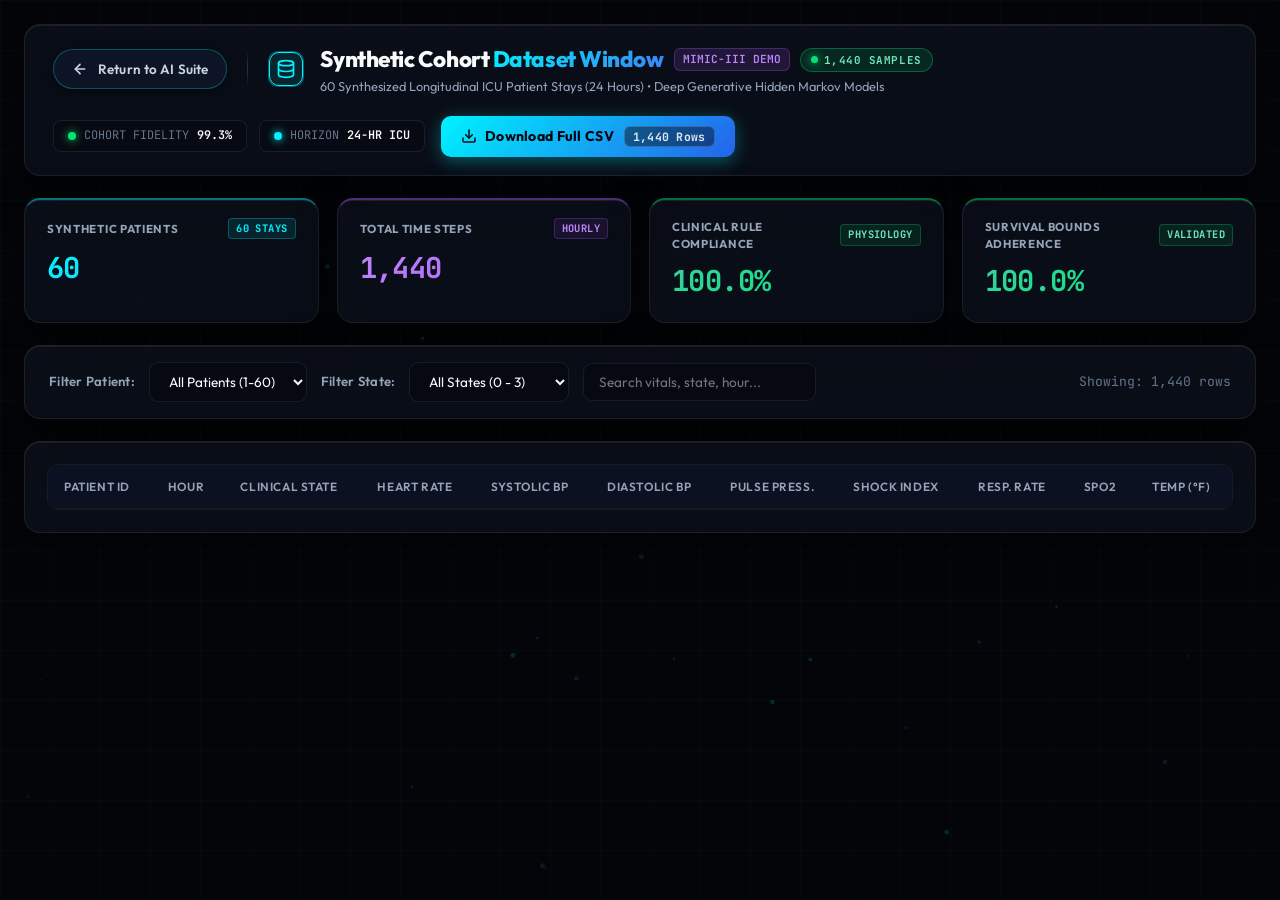
==== templates/dataset.html @ b73b7111 "Add full pipeline, web app UI, evaluation modules, and model artifacts" ====
<!DOCTYPE html>
<html lang="en">
<head>
    <meta charset="UTF-8">
    <meta name="viewport" content="width=device-width, initial-scale=1.0">
    <title>Synthetic Patient Cohort Dataset Explorer | DG-HMM</title>
    <!-- Google Fonts -->
    <link rel="preconnect" href="https://fonts.googleapis.com">
    <link rel="preconnect" href="https://fonts.gstatic.com" crossorigin>
    <link href="https://fonts.googleapis.com/css2?family=Outfit:wght@300;400;500;600;700;800;900&family=JetBrains+Mono:wght@400;500;600;700&display=swap" rel="stylesheet">
    <link rel="stylesheet" href="/static/css/style.css?v=3.2">
    <style>
        html, body {
            background-color: #030508 !important;
            color: #f8fafc !important;
            font-family: 'Outfit', -apple-system, BlinkMacSystemFont, "Segoe UI", Roboto, sans-serif !important;
        }
        .dataset-view-container {
            max-width: 1560px;
            margin: 0 auto;
            padding: 24px;
            display: flex;
            flex-direction: column;
            gap: 22px;
            position: relative;
            z-index: 1;
        }
        .toolbar {
            display: flex;
            justify-content: space-between;
            align-items: center;
            flex-wrap: wrap;
            gap: 16px;
            padding: 16px 24px;
        }
        .filters-group {
            display: flex;
            align-items: center;
            gap: 14px;
            flex-wrap: wrap;
        }
        .filter-label {
            font-size: 0.82rem;
            color: var(--text-secondary);
            font-weight: 600;
            letter-spacing: 0.02em;
        }
        .custom-select, .search-input {
            background: rgba(7, 10, 18, 0.85);
            border: 1px solid var(--border-panel);
            color: var(--text-primary);
            padding: 9px 15px;
            border-radius: 9px;
            font-family: var(--font-sans);
            font-size: 0.85rem;
            outline: none;
            transition: all 0.2s ease;
        }
        .custom-select:focus, .search-input:focus {
            border-color: var(--cyan);
            box-shadow: 0 0 12px rgba(0, 242, 254, 0.25);
        }
        .kpi-row {
            display: grid;
            grid-template-columns: repeat(4, 1fr);
            gap: 18px;
        }
        .kpi-mini-card {
            padding: 18px 22px;
            display: flex;
            flex-direction: column;
            gap: 8px;
            position: relative;
            overflow: hidden;
            transition: transform 0.2s cubic-bezier(0.16, 1, 0.3, 1), border-color 0.2s ease;
        }
        .kpi-mini-card:hover {
            transform: translateY(-2px);
        }
        .kpi-header-row {
            display: flex;
            justify-content: space-between;
            align-items: center;
        }
        .kpi-title {
            font-size: 0.72rem;
            font-weight: 700;
            color: var(--text-secondary);
            letter-spacing: 0.06em;
            text-transform: uppercase;
        }
        .kpi-icon-badge {
            font-family: var(--font-mono);
            font-size: 0.65rem;
            font-weight: 700;
            padding: 2px 7px;
            border-radius: 4px;
            letter-spacing: 0.04em;
        }
        .kpi-icon-badge.cyan { background: rgba(0, 242, 254, 0.1); color: var(--cyan); border: 1px solid rgba(0, 242, 254, 0.25); }
        .kpi-icon-badge.purple { background: rgba(168, 85, 247, 0.1); color: #c084fc; border: 1px solid rgba(168, 85, 247, 0.25); }
        .kpi-icon-badge.emerald { background: rgba(0, 230, 118, 0.1); color: #6ee7b7; border: 1px solid rgba(0, 230, 118, 0.25); }
        
        .kpi-card-cyan { border-top: 2px solid rgba(0, 242, 254, 0.45); }
        .kpi-card-purple { border-top: 2px solid rgba(168, 85, 247, 0.45); }
        .kpi-card-emerald { border-top: 2px solid rgba(0, 230, 118, 0.45); }
        
        .kpi-num {
            font-family: var(--font-mono);
            font-size: 1.8rem;
            font-weight: 700;
            letter-spacing: -0.02em;
        }
        .data-table-card {
            padding: 22px;
            display: flex;
            flex-direction: column;
            gap: 16px;
        }
        .table-scroll-container {
            overflow: auto;
            border: 1px solid var(--border-panel);
            border-radius: 12px;
            max-height: 600px;
            background: rgba(4, 7, 14, 0.7);
        }
        .data-table {
            width: 100%;
            border-collapse: collapse;
            font-size: 0.85rem;
            text-align: left;
        }
        .data-table th {
            position: sticky;
            top: 0;
            background: #0b1120;
            color: var(--text-secondary);
            padding: 13px 16px;
            font-weight: 600;
            font-size: 0.74rem;
            letter-spacing: 0.05em;
            text-transform: uppercase;
            border-bottom: 1px solid var(--border-panel);
            z-index: 2;
        }
        .data-table td {
            padding: 11px 16px;
            border-bottom: 1px solid rgba(255, 255, 255, 0.04);
            font-family: var(--font-mono);
            color: #e2e8f0;
        }
        .data-table tbody tr:hover {
            background: rgba(0, 242, 254, 0.04);
        }
        .state-badge {
            display: inline-block;
            font-size: 0.72rem;
            padding: 3px 9px;
            border-radius: 5px;
            font-weight: 600;
            font-family: var(--font-mono);
        }
        .badge-s0 { background: rgba(5, 150, 105, 0.25); color: #6ee7b7; border: 1px solid rgba(5, 150, 105, 0.4); }
        .badge-s1 { background: rgba(2, 132, 199, 0.25); color: #7dd3fc; border: 1px solid rgba(2, 132, 199, 0.4); }
        .badge-s2 { background: rgba(217, 119, 6, 0.25); color: #fde047; border: 1px solid rgba(217, 119, 6, 0.4); }
        .badge-s3 { background: rgba(220, 38, 38, 0.25); color: #fca5a5; border: 1px solid rgba(220, 38, 38, 0.4); }

        @media (max-width: 1024px) {
            .kpi-row { grid-template-columns: repeat(2, 1fr); }
            .nav-divider-vertical { display: none; }
        }
        @media (max-width: 768px) {
            .kpi-row { grid-template-columns: 1fr; }
            .dataset-top-nav { flex-direction: column; align-items: flex-start; }
            .brand-cluster-left { width: 100%; justify-content: space-between; }
            .nav-right-cluster { width: 100%; justify-content: space-between; margin-top: 10px; }
        }
    </style>
</head>
<body>
    <!-- Ambient Particle Canvas & Mesh Grid -->
    <canvas id="bgParticleCanvas" class="bg-particle-canvas"></canvas>
    <div class="mesh-overlay"></div>

    <div class="dataset-view-container">
        <!-- Top Command Header -->
        <header class="top-nav glass-panel dataset-top-nav">
            <div class="brand-cluster-left">
                <!-- Return Pill Button -->
                <a href="/" class="nav-back-pill" title="Return to DG-HMM Neural ICU Command Center">
                    <svg class="back-arrow-svg" width="16" height="16" viewBox="0 0 24 24" fill="none" stroke="currentColor" stroke-width="2.5" stroke-linecap="round" stroke-linejoin="round">
                        <line x1="19" y1="12" x2="5" y2="12"></line>
                        <polyline points="12 19 5 12 12 5"></polyline>
                    </svg>
                    <span>Return to AI Suite</span>
                </a>

                <div class="nav-divider-vertical"></div>

                <!-- Brand & Cohort Identity -->
                <div class="brand-cluster">
                    <div class="cyber-pulse-badge">
                        <svg width="20" height="20" viewBox="0 0 24 24" fill="none" stroke="var(--cyan)" stroke-width="2" stroke-linecap="round" stroke-linejoin="round">
                            <ellipse cx="12" cy="5" rx="9" ry="3"></ellipse>
                            <path d="M21 12c0 1.66-4 3-9 3s-9-1.34-9-3"></path>
                            <path d="M3 5v14c0 1.66 4 3 9 3s9-1.34 9-3V5"></path>
                        </svg>
                        <span class="ping-ring"></span>
                    </div>
                    <div class="brand-meta">
                        <div class="brand-row">
                            <h1 class="brand-title">Synthetic Cohort <span class="neon-text">Dataset Window</span></h1>
                            <span class="version-tag">MIMIC-III DEMO</span>
                            <span class="dataset-live-chip">
                                <span class="pulse-dot-emerald"></span>
                                <span>1,440 SAMPLES</span>
                            </span>
                        </div>
                        <p class="brand-sub">60 Synthesized Longitudinal ICU Patient Stays (24 Hours) • Deep Generative Hidden Markov Models</p>
                    </div>
                </div>
            </div>

            <!-- Right Telemetry & Actions -->
            <div class="nav-right-cluster">
                <div class="hud-telemetry">
                    <div class="telemetry-pill">
                        <span class="tele-dot green"></span>
                        <span class="tele-label">COHORT FIDELITY</span>
                        <span class="tele-val">99.3%</span>
                    </div>
                    <div class="telemetry-pill">
                        <span class="tele-dot cyan"></span>
                        <span class="tele-label">HORIZON</span>
                        <span class="tele-val">24-HR ICU</span>
                    </div>
                </div>

                <button class="cyber-btn cyber-btn-primary" id="btnDownloadFullCSV" title="Download Full Synthetic Cohort as CSV">
                    <svg width="16" height="16" viewBox="0 0 24 24" fill="none" stroke="currentColor" stroke-width="2.2" stroke-linecap="round" stroke-linejoin="round">
                        <path d="M21 15v4a2 2 0 0 1-2 2H5a2 2 0 0 1-2-2v-4"></path>
                        <polyline points="7 10 12 15 17 10"></polyline>
                        <line x1="12" y1="15" x2="12" y2="3"></line>
                    </svg>
                    <span>Download Full CSV</span>
                    <span class="btn-rows-badge">1,440 Rows</span>
                </button>
            </div>
        </header>

        <!-- KPI Summary Cards -->
        <div class="kpi-row">
            <div class="glass-panel kpi-mini-card kpi-card-cyan">
                <div class="kpi-header-row">
                    <span class="kpi-title">SYNTHETIC PATIENTS</span>
                    <span class="kpi-icon-badge cyan">60 STAYS</span>
                </div>
                <span class="kpi-num gradient-cyan" id="kpiPatients">60</span>
            </div>
            <div class="glass-panel kpi-mini-card kpi-card-purple">
                <div class="kpi-header-row">
                    <span class="kpi-title">TOTAL TIME STEPS</span>
                    <span class="kpi-icon-badge purple">HOURLY</span>
                </div>
                <span class="kpi-num gradient-purple" id="kpiRows">1,440</span>
            </div>
            <div class="glass-panel kpi-mini-card kpi-card-emerald">
                <div class="kpi-header-row">
                    <span class="kpi-title">CLINICAL RULE COMPLIANCE</span>
                    <span class="kpi-icon-badge emerald">PHYSIOLOGY</span>
                </div>
                <span class="kpi-num gradient-emerald">100.0%</span>
            </div>
            <div class="glass-panel kpi-mini-card kpi-card-emerald">
                <div class="kpi-header-row">
                    <span class="kpi-title">SURVIVAL BOUNDS ADHERENCE</span>
                    <span class="kpi-icon-badge emerald">VALIDATED</span>
                </div>
                <span class="kpi-num gradient-emerald">100.0%</span>
            </div>
        </div>

        <!-- Filter & Search Toolbar -->
        <div class="glass-panel toolbar">
            <div class="filters-group">
                <span class="filter-label">Filter Patient:</span>
                <select class="custom-select" id="selectPatient">
                    <option value="all">All Patients (1-60)</option>
                    <!-- Options 1 to 60 populated by JS -->
                </select>

                <span class="filter-label">Filter State:</span>
                <select class="custom-select" id="selectState">
                    <option value="all">All States (0 - 3)</option>
                    <option value="0">State 0: Stable</option>
                    <option value="1">State 1: Moderate</option>
                    <option value="2">State 2: Guarded</option>
                    <option value="3">State 3: Critical</option>
                </select>

                <input type="text" class="search-input" id="tableSearch" placeholder="Search vitals, state, hour...">
            </div>

            <div class="table-counter" id="rowCountDisplay" style="font-size: 0.82rem; color: var(--text-muted); font-family: var(--font-mono);">
                Showing: 1,440 rows
            </div>
        </div>

        <!-- Main Data Table -->
        <div class="glass-panel data-table-card">
            <div class="table-scroll-container">
                <table class="data-table">
                    <thead>
                        <tr>
                            <th>Patient ID</th>
                            <th>Hour</th>
                            <th>Clinical State</th>
                            <th>Heart Rate</th>
                            <th>Systolic BP</th>
                            <th>Diastolic BP</th>
                            <th>Pulse Press.</th>
                            <th>Shock Index</th>
                            <th>Resp. Rate</th>
                            <th>SpO2</th>
                            <th>Temp (°F)</th>
                        </tr>
                    </thead>
                    <tbody id="cohortTableBody">
                        <!-- Populated by JS -->
                    </tbody>
                </table>
            </div>
        </div>
    </div>

    <!-- Script for Particle Canvas Background -->
    <script>
        (function initDatasetParticles() {
            const canvas = document.getElementById('bgParticleCanvas');
            if (!canvas) return;
            const ctx = canvas.getContext('2d');
            let particles = [];
            let w = canvas.width = window.innerWidth;
            let h = canvas.height = window.innerHeight;

            window.addEventListener('resize', () => {
                w = canvas.width = window.innerWidth;
                h = canvas.height = window.innerHeight;
            });

            for (let i = 0; i < 40; i++) {
                particles.push({
                    x: Math.random() * w,
                    y: Math.random() * h,
                    vx: (Math.random() - 0.5) * 0.4,
                    vy: (Math.random() - 0.5) * 0.4,
                    radius: Math.random() * 1.8 + 0.8,
                    color: Math.random() > 0.5 ? 'rgba(0, 242, 254, ' : 'rgba(168, 85, 247, '
                });
            }

            function animate() {
                ctx.clearRect(0, 0, w, h);
                particles.forEach(p => {
                    p.x += p.vx;
                    p.y += p.vy;
                    if (p.x < 0) p.x = w;
                    if (p.x > w) p.x = 0;
                    if (p.y < 0) p.y = h;
                    if (p.y > h) p.y = 0;

                    ctx.beginPath();
                    ctx.arc(p.x, p.y, p.radius, 0, Math.PI * 2);
                    ctx.fillStyle = p.color + '0.45)';
                    ctx.fill();
                });
                requestAnimationFrame(animate);
            }
            animate();
        })();
    </script>

    <!-- Script for fetching & filtering dataset -->
    <script>
        let allRecords = [];

        document.addEventListener('DOMContentLoaded', () => {
            initPatientDropdown();
            loadDataset();

            document.getElementById('selectPatient').addEventListener('change', loadDataset);
            document.getElementById('selectState').addEventListener('change', loadDataset);
            document.getElementById('tableSearch').addEventListener('input', filterLocally);
            document.getElementById('btnDownloadFullCSV').addEventListener('click', downloadDatasetFile);
        });

        function initPatientDropdown() {
            const select = document.getElementById('selectPatient');
            for (let i = 1; i <= 60; i++) {
                const opt = document.createElement('option');
                opt.value = i;
                opt.innerText = `Patient #${i}`;
                select.appendChild(opt);
            }
        }

        async function loadDataset() {
            const patientId = document.getElementById('selectPatient').value;
            const stateId = document.getElementById('selectState').value;

            let url = `/api/cohort_dataset?patient_id=${patientId}&state_id=${stateId}`;
            try {
                const res = await fetch(url);
                const data = await res.json();
                allRecords = data.records;
                renderRows(allRecords);
                document.getElementById('kpiRows').innerText = data.total_records.toLocaleString();
                document.getElementById('kpiPatients').innerText = data.total_patients;
            } catch (err) {
                console.error('Failed to load dataset:', err);
            }
        }

        function renderRows(records) {
            const tbody = document.getElementById('cohortTableBody');
            document.getElementById('rowCountDisplay').innerText = `Showing: ${records.length} rows`;

            if (!records || records.length === 0) {
                tbody.innerHTML = `<tr><td colspan="11" style="text-align: center; color: var(--text-muted); padding: 30px;">No records match your filter.</td></tr>`;
                return;
            }

            tbody.innerHTML = records.map(r => {
                const sId = r.hidden_state_id;
                const stateClass = `badge-s${sId}`;
                const stateText = r.clinical_state || `State ${sId}`;
                const pp = r['Pulse Pressure'] !== undefined ? r['Pulse Pressure'] : (r['Systolic BP'] - r['Diastolic BP']).toFixed(1);
                const shock = r['Shock Index'] !== undefined ? r['Shock Index'] : (r['Heart Rate'] / Math.max(r['Systolic BP'], 1.0)).toFixed(2);

                return `
                    <tr>
                        <td><strong>#${r.synthetic_patient_id}</strong></td>
                        <td>H${r.hour}</td>
                        <td><span class="state-badge ${stateClass}">${stateText}</span></td>
                        <td>${parseFloat(r['Heart Rate']).toFixed(1)} bpm</td>
                        <td>${parseFloat(r['Systolic BP']).toFixed(1)}</td>
                        <td>${parseFloat(r['Diastolic BP']).toFixed(1)}</td>
                        <td style="color: var(--emerald);">${pp}</td>
                        <td style="color: #38bdf8;">${shock}</td>
                        <td>${parseFloat(r['Respiratory Rate']).toFixed(1)}</td>
                        <td style="color: var(--emerald);">${parseFloat(r['SpO2']).toFixed(1)}%</td>
                        <td>${parseFloat(r['Temperature']).toFixed(2)}</td>
                    </tr>
                `;
            }).join('');
        }

        function filterLocally() {
            const query = document.getElementById('tableSearch').value.toLowerCase();
            if (!query) {
                renderRows(allRecords);
                return;
            }
            const filtered = allRecords.filter(r => {
                return String(r.synthetic_patient_id).includes(query) ||
                       String(r.hour).includes(query) ||
                       String(r.clinical_state).toLowerCase().includes(query) ||
                       String(r['Heart Rate']).includes(query) ||
                       String(r['Systolic BP']).includes(query) ||
                       String(r['SpO2']).includes(query);
            });
            renderRows(filtered);
        }

        function downloadDatasetFile() {
            if (!allRecords || allRecords.length === 0) return;
            const headers = Object.keys(allRecords[0]).join(',');
            const rows = allRecords.map(r => Object.values(r).join(',')).join('\n');
            const csvContent = "data:text/csv;charset=utf-8," + headers + "\n" + rows;
            const encodedUri = encodeURI(csvContent);
            const link = document.createElement("a");
            link.setAttribute("href", encodedUri);
            link.setAttribute("download", `synthetic_patient_cohort_60stays.csv`);
            document.body.appendChild(link);
            link.click();
            document.body.removeChild(link);
        }
    </script>
</body>
</html>
---- static/css/style.css ----
:root {
    --bg-void: #030508;
    --bg-dark: #070a12;
    --bg-panel: rgba(12, 17, 29, 0.75);
    --border-panel: rgba(255, 255, 255, 0.08);
    --border-glow: rgba(0, 242, 254, 0.35);
    
    --cyan: #00f2fe;
    --emerald: #00e676;
    --purple: #a855f7;
    --amber: #f59e0b;
    --rose: #f43f5e;
    
    --text-primary: #f8fafc;
    --text-secondary: #94a3b8;
    --text-muted: #64748b;
    
    --font-sans: 'Outfit', -apple-system, BlinkMacSystemFont, "Segoe UI", Roboto, sans-serif;
    --font-mono: 'JetBrains Mono', monospace;

    /* Compatibility & Legacy Aliases */
    --bg-body: var(--bg-void);
    --bg-card: var(--bg-panel);
    --border-card: var(--border-panel);
    --font-main: var(--font-sans);
    --primary: var(--cyan);
    --accent: var(--purple);
    --success: var(--emerald);
    --warning: var(--amber);
    --danger: var(--rose);
}

* {
    margin: 0;
    padding: 0;
    box-sizing: border-box;
}

html, body {
    background-color: var(--bg-void);
    color: var(--text-primary);
    font-family: var(--font-sans);
    min-height: 100vh;
    overflow-x: hidden;
    position: relative;
    line-height: 1.5;
}

/* Ambient Canvas Particle Background */
.bg-particle-canvas {
    position: fixed;
    top: 0;
    left: 0;
    width: 100vw;
    height: 100vh;
    z-index: 0;
    pointer-events: none;
    opacity: 0.35;
}

/* Cyber Mesh Grid Overlay */
.mesh-overlay {
    position: fixed;
    top: 0;
    left: 0;
    width: 100vw;
    height: 100vh;
    background-image: 
        linear-gradient(rgba(0, 242, 254, 0.03) 1px, transparent 1px),
        linear-gradient(90deg, rgba(0, 242, 254, 0.03) 1px, transparent 1px);
    background-size: 50px 50px;
    z-index: 0;
    pointer-events: none;
}

.app-layout {
    position: relative;
    z-index: 1;
    max-width: 1600px;
    margin: 0 auto;
    padding: 20px 24px;
    display: flex;
    flex-direction: column;
    gap: 20px;
}

/* Next-Gen Glass Panels & Glass Cards */
.glass-panel, .glass-card {
    background: var(--bg-panel);
    backdrop-filter: blur(24px);
    -webkit-backdrop-filter: blur(24px);
    border: 1px solid var(--border-panel);
    border-radius: 16px;
    box-shadow: 0 16px 40px rgba(0, 0, 0, 0.5), inset 0 1px 0 rgba(255, 255, 255, 0.08);
    transition: all 0.25s cubic-bezier(0.16, 1, 0.3, 1);
}
.glass-panel.glow-hover:hover, .glass-card.glow-hover:hover {
    border-color: var(--border-glow);
    box-shadow: 0 20px 50px rgba(0, 242, 254, 0.12), inset 0 1px 0 rgba(0, 242, 254, 0.2);
    transform: translateY(-2px);
}

/* Gradient Text Utilities */
.gradient-text {
    background: linear-gradient(135deg, var(--cyan), #3b82f6);
    -webkit-background-clip: text;
    -webkit-text-fill-color: transparent;
}
.gradient-cyan {
    background: linear-gradient(135deg, #00f2fe 0%, #38bdf8 100%);
    -webkit-background-clip: text;
    -webkit-text-fill-color: transparent;
}
.gradient-purple {
    background: linear-gradient(135deg, #c084fc 0%, #a855f7 100%);
    -webkit-background-clip: text;
    -webkit-text-fill-color: transparent;
}
.gradient-emerald {
    background: linear-gradient(135deg, #34d399 0%, #00e676 100%);
    -webkit-background-clip: text;
    -webkit-text-fill-color: transparent;
}
.gradient-amber {
    background: linear-gradient(135deg, #fbbf24 0%, #f59e0b 100%);
    -webkit-background-clip: text;
    -webkit-text-fill-color: transparent;
}
.gradient-rose {
    background: linear-gradient(135deg, #fb7185 0%, #f43f5e 100%);
    -webkit-background-clip: text;
    -webkit-text-fill-color: transparent;
}

/* Navigation Header */
.top-nav {
    display: flex;
    justify-content: space-between;
    align-items: center;
    padding: 16px 28px;
}
.brand-cluster {
    display: flex;
    align-items: center;
    gap: 16px;
}
.cyber-pulse-badge {
    position: relative;
    width: 36px;
    height: 36px;
    background: rgba(0, 242, 254, 0.1);
    border: 1px solid rgba(0, 242, 254, 0.3);
    border-radius: 10px;
    display: flex;
    align-items: center;
    justify-content: center;
}
.core-dot {
    width: 12px;
    height: 12px;
    border-radius: 50%;
    background: var(--cyan);
    box-shadow: 0 0 14px var(--cyan);
}
.ping-ring {
    position: absolute;
    width: 100%;
    height: 100%;
    border-radius: 10px;
    border: 1px solid var(--cyan);
    animation: cyberPing 2.5s infinite;
}
@keyframes cyberPing {
    0% { transform: scale(1); opacity: 0.8; }
    100% { transform: scale(1.6); opacity: 0; }
}

.brand-row {
    display: flex;
    align-items: center;
    gap: 10px;
}
.brand-title {
    font-size: 1.4rem;
    font-weight: 800;
    letter-spacing: -0.02em;
}
.neon-text {
    background: linear-gradient(135deg, var(--cyan), #3b82f6);
    -webkit-background-clip: text;
    -webkit-text-fill-color: transparent;
}
.version-tag {
    font-family: var(--font-mono);
    font-size: 0.7rem;
    font-weight: 600;
    background: rgba(168, 85, 247, 0.15);
    color: #c084fc;
    border: 1px solid rgba(168, 85, 247, 0.3);
    padding: 2px 8px;
    border-radius: 6px;
}
.brand-sub {
    font-size: 0.8rem;
    color: var(--text-secondary);
}

.hud-telemetry {
    display: flex;
    gap: 12px;
}
.telemetry-pill {
    background: rgba(7, 10, 18, 0.6);
    border: 1px solid var(--border-panel);
    padding: 6px 14px;
    border-radius: 8px;
    display: flex;
    align-items: center;
    gap: 8px;
    font-family: var(--font-mono);
    font-size: 0.74rem;
}
.tele-dot {
    width: 8px;
    height: 8px;
    border-radius: 50%;
}
.tele-dot.green { background: var(--emerald); box-shadow: 0 0 8px var(--emerald); }
.tele-dot.cyan { background: var(--cyan); box-shadow: 0 0 8px var(--cyan); }
.tele-dot.purple { background: var(--purple); box-shadow: 0 0 8px var(--purple); }
.tele-label { color: var(--text-muted); }
.tele-val { font-weight: 600; color: var(--text-primary); }

.nav-controls {
    display: flex;
    align-items: center;
    gap: 12px;
}
.sound-toggle-btn {
    background: rgba(255, 255, 255, 0.05);
    border: 1px solid var(--border-panel);
    color: var(--text-secondary);
    padding: 8px 14px;
    border-radius: 8px;
    font-family: var(--font-mono);
    font-size: 0.78rem;
    cursor: pointer;
    transition: all 0.2s;
    display: flex;
    align-items: center;
    gap: 6px;
}
.sound-toggle-btn.active {
    background: rgba(0, 242, 254, 0.15);
    color: var(--cyan);
    border-color: rgba(0, 242, 254, 0.4);
    box-shadow: 0 0 12px rgba(0, 242, 254, 0.2);
}

/* Cyber Buttons */
.cyber-btn {
    position: relative;
    border: none;
    border-radius: 10px;
    padding: 10px 20px;
    font-family: var(--font-sans);
    font-size: 0.88rem;
    font-weight: 700;
    letter-spacing: 0.02em;
    cursor: pointer;
    display: inline-flex;
    align-items: center;
    gap: 8px;
    text-decoration: none;
    transition: all 0.2s cubic-bezier(0.16, 1, 0.3, 1);
}
.cyber-btn-primary {
    background: linear-gradient(135deg, var(--cyan), #2563eb);
    color: #030712;
    box-shadow: 0 4px 18px rgba(0, 242, 254, 0.35);
}
.cyber-btn-primary:hover {
    transform: translateY(-2px);
    box-shadow: 0 8px 25px rgba(0, 242, 254, 0.55);
}
.cyber-btn-secondary {
    background: rgba(0, 242, 254, 0.1);
    color: var(--cyan);
    border: 1px solid rgba(0, 242, 254, 0.3);
}
.cyber-btn-secondary:hover {
    background: rgba(0, 242, 254, 0.2);
    box-shadow: 0 0 16px rgba(0, 242, 254, 0.3);
}
.cyber-btn-ghost {
    background: rgba(255, 255, 255, 0.05);
    color: var(--text-primary);
    border: 1px solid var(--border-panel);
}
.cyber-btn-ghost:hover {
    background: rgba(255, 255, 255, 0.12);
}
.cyber-btn-outline {
    background: transparent;
    border: 1px solid var(--border-panel);
    color: var(--text-secondary);
}
.cyber-btn-outline:hover {
    border-color: var(--cyan);
    color: var(--cyan);
}
.w-100 { width: 100%; justify-content: center; }

/* Legacy & Standard Button Compatibility Aliases */
.btn {
    position: relative;
    border: none;
    border-radius: 10px;
    padding: 10px 20px;
    font-family: var(--font-sans);
    font-size: 0.88rem;
    font-weight: 700;
    letter-spacing: 0.02em;
    cursor: pointer;
    display: inline-flex;
    align-items: center;
    gap: 8px;
    text-decoration: none;
    transition: all 0.2s cubic-bezier(0.16, 1, 0.3, 1);
}
.btn-primary {
    background: linear-gradient(135deg, var(--cyan), #2563eb);
    color: #030712;
    box-shadow: 0 4px 18px rgba(0, 242, 254, 0.35);
}
.btn-primary:hover {
    transform: translateY(-2px);
    box-shadow: 0 8px 25px rgba(0, 242, 254, 0.55);
}
.btn-secondary {
    background: rgba(0, 242, 254, 0.1);
    color: var(--cyan);
    border: 1px solid rgba(0, 242, 254, 0.3);
}
.btn-secondary:hover {
    background: rgba(0, 242, 254, 0.2);
    box-shadow: 0 0 16px rgba(0, 242, 254, 0.3);
}

/* Dataset Window Top Navigation & Return Pill */
.dataset-top-nav {
    display: flex;
    justify-content: space-between;
    align-items: center;
    padding: 18px 28px;
    gap: 20px;
    flex-wrap: wrap;
}
.brand-cluster-left {
    display: flex;
    align-items: center;
    gap: 20px;
    flex-wrap: wrap;
}
.nav-back-pill {
    display: inline-flex;
    align-items: center;
    gap: 10px;
    padding: 9px 18px;
    background: rgba(15, 23, 42, 0.75);
    border: 1px solid rgba(0, 242, 254, 0.28);
    border-radius: 9999px;
    color: #cbd5e1;
    text-decoration: none;
    font-size: 0.84rem;
    font-weight: 600;
    letter-spacing: 0.01em;
    backdrop-filter: blur(12px);
    -webkit-backdrop-filter: blur(12px);
    transition: all 0.22s cubic-bezier(0.16, 1, 0.3, 1);
    box-shadow: 0 4px 14px rgba(0, 0, 0, 0.4);
}
.nav-back-pill:hover {
    background: rgba(0, 242, 254, 0.15);
    border-color: rgba(0, 242, 254, 0.65);
    color: var(--cyan);
    transform: translateX(-3px);
    box-shadow: 0 0 20px rgba(0, 242, 254, 0.35);
}
.nav-back-pill .back-arrow-svg {
    transition: transform 0.2s cubic-bezier(0.16, 1, 0.3, 1);
}
.nav-back-pill:hover .back-arrow-svg {
    transform: translateX(-4px);
}
.nav-divider-vertical {
    width: 1px;
    height: 38px;
    background: linear-gradient(180deg, transparent, rgba(255, 255, 255, 0.16), transparent);
}
.nav-right-cluster {
    display: flex;
    align-items: center;
    gap: 16px;
    flex-wrap: wrap;
}
.btn-rows-badge {
    background: rgba(3, 7, 18, 0.45);
    border: 1px solid rgba(255, 255, 255, 0.18);
    border-radius: 6px;
    padding: 2px 8px;
    font-family: var(--font-mono);
    font-size: 0.72rem;
    font-weight: 700;
    color: #e2e8f0;
    margin-left: 2px;
}
.dataset-live-chip {
    display: inline-flex;
    align-items: center;
    gap: 6px;
    background: rgba(0, 230, 118, 0.12);
    border: 1px solid rgba(0, 230, 118, 0.32);
    border-radius: 9999px;
    padding: 3px 10px;
    font-family: var(--font-mono);
    font-size: 0.68rem;
    font-weight: 700;
    color: #6ee7b7;
    letter-spacing: 0.05em;
}
.pulse-dot-emerald {
    width: 7px;
    height: 7px;
    border-radius: 50%;
    background: #00e676;
    box-shadow: 0 0 10px #00e676;
    animation: emeraldPulse 2s infinite ease-in-out;
}
@keyframes emeraldPulse {
    0%, 100% { opacity: 1; transform: scale(1); }
    50% { opacity: 0.35; transform: scale(0.8); }
}

/* CRT Monitor Strip (Live Hospital ECG Monitor) */
.ecg-monitor-strip {
    display: grid;
    grid-template-columns: 480px 1fr;
    background: rgba(4, 8, 14, 0.85);
    border-color: rgba(0, 230, 118, 0.25);
    overflow: hidden;
    position: relative;
}
.monitor-label-col {
    padding: 18px 24px;
    border-right: 1px solid rgba(255, 255, 255, 0.06);
    display: flex;
    flex-direction: column;
    justify-content: space-between;
}
.lead-indicator {
    font-family: var(--font-mono);
    font-size: 0.72rem;
    font-weight: 700;
    color: var(--emerald);
    letter-spacing: 0.08em;
    display: flex;
    align-items: center;
    gap: 8px;
}
.vitals-display-cluster {
    display: grid;
    grid-template-columns: repeat(2, 1fr);
    gap: 14px;
    margin-top: 10px;
}
.crt-vital-block {
    display: flex;
    flex-direction: column;
}
.crt-tag {
    font-family: var(--font-mono);
    font-size: 0.68rem;
    color: var(--text-muted);
    font-weight: 600;
}
.crt-number {
    font-family: var(--font-mono);
    font-size: 1.85rem;
    font-weight: 800;
    line-height: 1.1;
}
.green-glow { color: var(--emerald); text-shadow: 0 0 15px rgba(0, 230, 118, 0.5); }
.cyan-glow { color: var(--cyan); text-shadow: 0 0 15px rgba(0, 242, 254, 0.5); }
.emerald-glow { color: #69f0ae; text-shadow: 0 0 15px rgba(105, 240, 174, 0.5); }
.amber-glow { color: var(--amber); text-shadow: 0 0 15px rgba(245, 158, 11, 0.5); }
.purple-glow { color: #d8b4fe; text-shadow: 0 0 15px rgba(168, 85, 247, 0.5); }
.crt-unit {
    font-family: var(--font-mono);
    font-size: 0.65rem;
    color: var(--text-muted);
}
.canvas-col {
    position: relative;
    height: 120px;
    background: radial-gradient(circle at 50% 50%, rgba(0, 230, 118, 0.03) 0%, transparent 80%);
}
.ecg-wave-canvas {
    width: 100%;
    height: 100%;
}

/* KPI Scorecard Grid */
.kpi-scorecard-grid {
    display: grid;
    grid-template-columns: repeat(4, 1fr);
    gap: 16px;
}
.kpi-card {
    padding: 20px 24px;
    display: flex;
    flex-direction: column;
    gap: 8px;
}
.kpi-top {
    display: flex;
    justify-content: space-between;
    align-items: center;
}
.kpi-code {
    font-family: var(--font-mono);
    font-size: 0.72rem;
    color: var(--text-secondary);
    font-weight: 600;
}
.kpi-pill {
    font-family: var(--font-mono);
    font-size: 0.68rem;
    font-weight: 700;
    padding: 2px 8px;
    border-radius: 6px;
}
.kpi-pill.success { background: rgba(0, 230, 118, 0.15); color: var(--emerald); border: 1px solid rgba(0, 230, 118, 0.3); }
.kpi-pill.cyan { background: rgba(0, 242, 254, 0.15); color: var(--cyan); border: 1px solid rgba(0, 242, 254, 0.3); }
.kpi-pill.purple { background: rgba(168, 85, 247, 0.15); color: #c084fc; border: 1px solid rgba(168, 85, 247, 0.3); }
.kpi-big-num {
    font-family: var(--font-mono);
    font-size: 2.2rem;
    font-weight: 800;
}
.kpi-sub {
    font-size: 0.78rem;
    color: var(--text-muted);
}
.kpi-bar-bg {
    width: 100%;
    height: 4px;
    background: rgba(255, 255, 255, 0.05);
    border-radius: 4px;
    overflow: hidden;
    margin-top: 4px;
}
.kpi-bar-fill {
    height: 100%;
    border-radius: 4px;
}
.kpi-bar-fill.emerald { background: var(--emerald); box-shadow: 0 0 10px var(--emerald); }
.kpi-bar-fill.cyan { background: var(--cyan); box-shadow: 0 0 10px var(--cyan); }
.kpi-bar-fill.purple { background: var(--purple); box-shadow: 0 0 10px var(--purple); }

/* Command Navigation Tabs */
.command-tabs {
    display: flex;
    gap: 8px;
    padding: 8px 12px;
}
.nav-tab-item {
    background: transparent;
    border: none;
    color: var(--text-secondary);
    font-family: var(--font-sans);
    font-size: 0.9rem;
    font-weight: 600;
    padding: 10px 20px;
    border-radius: 10px;
    cursor: pointer;
    display: flex;
    align-items: center;
    gap: 8px;
    transition: all 0.2s cubic-bezier(0.16, 1, 0.3, 1);
}
.nav-tab-item:hover {
    color: var(--text-primary);
    background: rgba(255, 255, 255, 0.06);
}
.nav-tab-item.active {
    background: rgba(0, 242, 254, 0.12);
    color: var(--cyan);
    box-shadow: inset 0 0 0 1px rgba(0, 242, 254, 0.35);
}
.tab-icon { font-size: 1.1rem; }

/* Tab Panes */
.tab-pane {
    display: none;
}
.tab-pane.active {
    display: block;
    animation: cyberFade 0.3s ease;
}
@keyframes cyberFade {
    from { opacity: 0; transform: translateY(8px); }
    to { opacity: 1; transform: translateY(0); }
}

/* Command Grid Layout */
.command-grid-layout {
    display: grid;
    grid-template-columns: 1fr 380px;
    gap: 20px;
}

.main-vis-panel {
    padding: 24px;
    display: flex;
    flex-direction: column;
    gap: 20px;
}
.vis-header {
    display: flex;
    justify-content: space-between;
    align-items: center;
    border-bottom: 1px solid var(--border-panel);
    padding-bottom: 16px;
}
.vis-title {
    font-size: 1.3rem;
    font-weight: 700;
}
.vis-sub {
    font-size: 0.85rem;
    color: var(--text-secondary);
    font-family: var(--font-mono);
}
.vis-action-cluster {
    display: flex;
    gap: 10px;
}

/* Charts Vertical Split */
.charts-vertical-split {
    display: flex;
    flex-direction: column;
    gap: 20px;
}
.chart-display-container {
    background: rgba(6, 9, 16, 0.7);
    border: 1px solid var(--border-panel);
    border-radius: 12px;
    padding: 16px;
    display: flex;
    flex-direction: column;
    gap: 12px;
}
.chart-tag-bar {
    display: flex;
    justify-content: space-between;
    align-items: center;
}
.tag-title {
    font-size: 0.78rem;
    font-weight: 600;
    color: var(--text-secondary);
}
.tag-live {
    font-family: var(--font-mono);
    font-size: 0.68rem;
    color: var(--cyan);
    background: rgba(0, 242, 254, 0.1);
    padding: 2px 8px;
    border-radius: 4px;
}
.chart-canvas-wrap {
    position: relative;
    height: 250px;
}

/* Right Bio Hub */
.patient-bio-hub {
    padding: 24px;
    display: flex;
    flex-direction: column;
    gap: 20px;
}
.bio-header {
    display: flex;
    align-items: center;
    gap: 14px;
    border-bottom: 1px solid var(--border-panel);
    padding-bottom: 16px;
}
.avatar-box {
    width: 48px;
    height: 48px;
    background: rgba(244, 63, 94, 0.12);
    border: 1px solid rgba(244, 63, 94, 0.3);
    border-radius: 12px;
    display: flex;
    align-items: center;
    justify-content: center;
    font-size: 1.6rem;
}
.bio-name {
    font-size: 1.15rem;
    font-weight: 700;
}
.bio-meta {
    font-size: 0.78rem;
    color: var(--text-muted);
}

.gauges-cluster {
    display: flex;
    flex-direction: column;
    gap: 14px;
}
.gauge-card {
    background: rgba(255, 255, 255, 0.02);
    border: 1px solid var(--border-panel);
    border-radius: 10px;
    padding: 14px;
    display: flex;
    flex-direction: column;
    gap: 6px;
}
.gauge-head {
    display: flex;
    justify-content: space-between;
    align-items: center;
    font-size: 0.82rem;
    font-weight: 600;
}
.gauge-badge {
    font-family: var(--font-mono);
    font-size: 0.68rem;
    padding: 2px 6px;
    border-radius: 4px;
}
.gauge-badge.success { background: rgba(0, 230, 118, 0.15); color: var(--emerald); }
.gauge-badge.info { background: rgba(56, 189, 248, 0.15); color: #38bdf8; }
.gauge-val-row {
    display: flex;
    align-items: baseline;
    gap: 6px;
}
.gauge-number {
    font-family: var(--font-mono);
    font-size: 1.5rem;
    font-weight: 800;
    color: var(--text-primary);
}
.gauge-unit {
    font-family: var(--font-mono);
    font-size: 0.75rem;
    color: var(--text-muted);
}
.gauge-track {
    width: 100%;
    height: 4px;
    background: rgba(255, 255, 255, 0.06);
    border-radius: 4px;
    overflow: hidden;
}
.gauge-bar {
    height: 100%;
    background: var(--emerald);
    box-shadow: 0 0 10px var(--emerald);
}
.gauge-bar.info {
    background: var(--cyan);
    box-shadow: 0 0 10px var(--cyan);
}
.gauge-note {
    font-size: 0.72rem;
    color: var(--text-muted);
}

.radar-box {
    background: rgba(6, 9, 16, 0.6);
    border: 1px solid var(--border-panel);
    border-radius: 12px;
    padding: 14px;
    display: flex;
    flex-direction: column;
    gap: 8px;
}
.radar-title {
    font-size: 0.75rem;
    font-weight: 600;
    color: var(--text-secondary);
    text-transform: uppercase;
}
.radar-canvas-wrap {
    height: 190px;
    position: relative;
}

.bio-footer-actions {
    display: flex;
    flex-direction: column;
    gap: 10px;
    margin-top: auto;
}

/* TAB 2: Counterfactual Studio */
.cf-full-studio {
    padding: 28px;
    display: flex;
    flex-direction: column;
    gap: 22px;
}
.cf-studio-top {
    display: flex;
    justify-content: space-between;
    align-items: center;
}
.cf-presets-box {
    display: flex;
    align-items: center;
    gap: 10px;
}
.preset-label {
    font-family: var(--font-mono);
    font-size: 0.75rem;
    color: var(--text-muted);
}
.preset-pill {
    background: rgba(255, 255, 255, 0.05);
    border: 1px solid var(--border-panel);
    color: var(--text-secondary);
    padding: 8px 16px;
    border-radius: 8px;
    font-family: var(--font-sans);
    font-size: 0.85rem;
    font-weight: 600;
    cursor: pointer;
    transition: all 0.2s;
}
.preset-pill:hover, .preset-pill.active {
    background: rgba(0, 242, 254, 0.15);
    color: var(--cyan);
    border-color: rgba(0, 242, 254, 0.4);
    box-shadow: 0 0 14px rgba(0, 242, 254, 0.2);
}

.interactive-timeline-module {
    background: rgba(6, 9, 16, 0.7);
    border: 1px solid var(--border-panel);
    border-radius: 12px;
    padding: 20px;
    display: flex;
    flex-direction: column;
    gap: 14px;
}
.timeline-meta-bar {
    display: flex;
    justify-content: space-between;
    font-family: var(--font-mono);
    font-size: 0.72rem;
    color: var(--text-muted);
}
.timeline-track-grid {
    display: grid;
    grid-template-columns: repeat(24, 1fr);
    gap: 4px;
}
.hour-cell {
    height: 52px;
    border-radius: 6px;
    cursor: pointer;
    display: flex;
    flex-direction: column;
    align-items: center;
    justify-content: center;
    font-family: var(--font-mono);
    font-size: 0.75rem;
    font-weight: 700;
    user-select: none;
    transition: transform 0.15s cubic-bezier(0.16, 1, 0.3, 1), filter 0.15s ease;
}
.hour-cell:hover {
    transform: scale(1.1);
    filter: brightness(1.25);
    z-index: 2;
}
.cell-s0 { background: #059669; color: #d1fae5; box-shadow: inset 0 1px 0 rgba(255, 255, 255, 0.2); }
.cell-s1 { background: #0284c7; color: #e0f2fe; box-shadow: inset 0 1px 0 rgba(255, 255, 255, 0.2); }
.cell-s2 { background: #d97706; color: #fef3c7; box-shadow: inset 0 1px 0 rgba(255, 255, 255, 0.2); }
.cell-s3 { background: #dc2626; color: #fee2e2; box-shadow: 0 0 10px rgba(220, 38, 38, 0.4); }

.timeline-legend-row {
    display: flex;
    gap: 20px;
    margin-top: 6px;
}
.legend-badge-item {
    display: flex;
    align-items: center;
    gap: 8px;
    font-family: var(--font-mono);
    font-size: 0.76rem;
    color: var(--text-secondary);
}
.leg-dot {
    width: 10px;
    height: 10px;
    border-radius: 3px;
}
.leg-dot.s0 { background: #059669; }
.leg-dot.s1 { background: #0284c7; }
.leg-dot.s2 { background: #d97706; }
.leg-dot.s3 { background: #dc2626; box-shadow: 0 0 8px #dc2626; }

.cf-controls-bar {
    display: flex;
    align-items: center;
    gap: 16px;
}
.cf-status-label {
    font-family: var(--font-mono);
    font-size: 0.82rem;
    color: var(--text-muted);
}

/* TAB 3: Latent Manifold Canvas & Architecture Explainer */
.architecture-explainer-banner {
    display: flex;
    align-items: center;
    justify-content: space-between;
    gap: 16px;
    padding: 16px 24px;
    margin-bottom: 20px;
    background: rgba(10, 15, 26, 0.7);
    border: 1px solid var(--border-panel);
    border-radius: 14px;
}
.arch-step-card {
    display: flex;
    gap: 14px;
    align-items: flex-start;
    flex: 1;
}
.arch-step-num {
    background: rgba(0, 242, 254, 0.12);
    border: 1px solid rgba(0, 242, 254, 0.35);
    color: var(--cyan);
    font-family: var(--font-mono);
    font-weight: 700;
    font-size: 0.72rem;
    padding: 4px 8px;
    border-radius: 6px;
    white-space: nowrap;
    letter-spacing: 0.05em;
}
.arch-step-content {
    display: flex;
    flex-direction: column;
    gap: 4px;
}
.arch-step-title {
    font-size: 0.88rem;
    font-weight: 600;
    color: var(--text-primary);
}
.arch-step-desc {
    font-size: 0.78rem;
    color: var(--text-secondary);
    line-height: 1.4;
}
.arch-step-arrow {
    color: var(--cyan);
    font-size: 1.3rem;
    opacity: 0.6;
    font-weight: 700;
    user-select: none;
}

.vis-header-row {
    display: flex;
    justify-content: space-between;
    align-items: flex-start;
    gap: 20px;
    margin-bottom: 16px;
}
.manifold-btn-cluster {
    display: flex;
    align-items: center;
    gap: 10px;
    flex-shrink: 0;
}
.sm-btn {
    padding: 7px 14px;
    font-size: 0.78rem;
}

.latent-canvas-container {
    background: radial-gradient(circle at center, rgba(12, 18, 32, 0.95) 0%, rgba(4, 7, 14, 0.98) 100%);
    border: 1px solid var(--border-panel);
    border-radius: 14px;
    height: 480px;
    position: relative;
    overflow: hidden;
    box-shadow: inset 0 0 40px rgba(0, 0, 0, 0.6);
}
.manifold-canvas {
    width: 100%;
    height: 100%;
    display: block;
}
.canvas-hud-overlay {
    position: absolute;
    top: 14px;
    left: 16px;
    display: flex;
    gap: 10px;
    pointer-events: none;
}
.hud-stat-pill {
    background: rgba(6, 10, 20, 0.75);
    border: 1px solid rgba(255, 255, 255, 0.12);
    backdrop-filter: blur(8px);
    padding: 5px 12px;
    border-radius: 20px;
    font-size: 0.76rem;
    font-family: var(--font-mono);
    color: var(--cyan);
    box-shadow: 0 4px 12px rgba(0,0,0,0.4);
}

/* State Legend Cards under Canvas */
.state-legend-grid {
    display: grid;
    grid-template-columns: repeat(4, 1fr);
    gap: 12px;
    margin-top: 16px;
}
.state-legend-card {
    background: rgba(8, 12, 22, 0.65);
    border: 1px solid var(--border-panel);
    border-radius: 10px;
    padding: 12px 14px;
    transition: transform 0.2s, border-color 0.2s;
}
.state-legend-card:hover {
    transform: translateY(-2px);
    border-color: rgba(255, 255, 255, 0.2);
}
.state-legend-card.s0 { border-left: 3px solid #00e676; }
.state-legend-card.s1 { border-left: 3px solid #00f2fe; }
.state-legend-card.s2 { border-left: 3px solid #f59e0b; }
.state-legend-card.s3 { border-left: 3px solid #f43f5e; }

.slc-header {
    display: flex;
    align-items: center;
    gap: 8px;
    margin-bottom: 4px;
}
.slc-dot {
    width: 8px;
    height: 8px;
    border-radius: 50%;
}
.slc-dot.green { background: #00e676; box-shadow: 0 0 8px #00e676; }
.slc-dot.cyan { background: #00f2fe; box-shadow: 0 0 8px #00f2fe; }
.slc-dot.amber { background: #f59e0b; box-shadow: 0 0 8px #f59e0b; }
.slc-dot.rose { background: #f43f5e; box-shadow: 0 0 8px #f43f5e; }

.slc-title {
    font-size: 0.82rem;
    font-weight: 600;
    color: var(--text-primary);
}
.slc-desc {
    font-size: 0.74rem;
    color: var(--text-secondary);
    line-height: 1.35;
}

/* Matrix Table with Headers & Interactive Inspector */
.matrix-wrapper {
    display: flex;
    flex-direction: column;
    gap: 6px;
    background: rgba(6, 9, 16, 0.65);
    border: 1px solid var(--border-panel);
    padding: 14px;
    border-radius: 12px;
}
.matrix-col-headers {
    display: grid;
    grid-template-columns: 70px repeat(4, 1fr);
    gap: 6px;
    text-align: center;
    font-size: 0.72rem;
    font-weight: 600;
    font-family: var(--font-mono);
}
.mch-corner {
    color: var(--text-muted);
    font-size: 0.65rem;
    display: flex;
    align-items: center;
    justify-content: center;
}
.mch.s0 { color: #00e676; }
.mch.s1 { color: #00f2fe; }
.mch.s2 { color: #f59e0b; }
.mch.s3 { color: #f43f5e; }

.matrix-grid-box {
    display: grid;
    grid-template-columns: 70px repeat(4, 1fr);
    gap: 6px;
}
.matrix-row-label {
    display: flex;
    align-items: center;
    justify-content: flex-start;
    padding-left: 4px;
    font-size: 0.72rem;
    font-family: var(--font-mono);
    font-weight: 600;
    white-space: nowrap;
}
.matrix-row-label.s0 { color: #00e676; }
.matrix-row-label.s1 { color: #00f2fe; }
.matrix-row-label.s2 { color: #f59e0b; }
.matrix-row-label.s3 { color: #f43f5e; }

.matrix-cell {
    background: rgba(255, 255, 255, 0.03);
    border: 1px solid var(--border-panel);
    padding: 10px 4px;
    text-align: center;
    font-family: var(--font-mono);
    font-size: 0.82rem;
    font-weight: 500;
    border-radius: 8px;
    cursor: pointer;
    transition: all 0.2s;
    user-select: none;
}
.matrix-cell:hover, .matrix-cell.active-cell {
    background: rgba(0, 242, 254, 0.15);
    border-color: var(--cyan);
    transform: scale(1.05);
    box-shadow: 0 0 12px rgba(0, 242, 254, 0.35);
}
.matrix-cell.diagonal-cell {
    border-color: rgba(0, 242, 254, 0.4);
    color: #00f2fe;
    font-weight: 700;
}

/* Dynamic Transition Inspector Card */
.transition-inspector-card {
    background: rgba(8, 12, 22, 0.85);
    border: 1px solid rgba(0, 242, 254, 0.3);
    border-radius: 12px;
    padding: 14px 16px;
    margin-top: 14px;
    display: flex;
    flex-direction: column;
    gap: 6px;
    box-shadow: 0 8px 24px rgba(0, 0, 0, 0.4);
}
.ti-header {
    display: flex;
    justify-content: space-between;
    align-items: center;
}
.ti-badge {
    font-size: 0.68rem;
    font-family: var(--font-mono);
    letter-spacing: 0.06em;
    color: var(--cyan);
    font-weight: 700;
}
.ti-prob {
    font-size: 0.85rem;
    font-family: var(--font-mono);
    color: #00e676;
    font-weight: 700;
}
.ti-transition {
    font-size: 0.92rem;
    font-weight: 700;
    color: var(--text-primary);
}
.ti-desc {
    font-size: 0.78rem;
    color: var(--text-secondary);
    line-height: 1.4;
}

.math-code {
    font-family: var(--font-mono);
    background: rgba(0, 242, 254, 0.1);
    color: var(--cyan);
    padding: 2px 6px;
    border-radius: 4px;
    font-size: 0.85em;
}
.callout-list {
    margin: 6px 0 0 18px;
    padding: 0;
    font-size: 0.78rem;
    color: var(--text-secondary);
    line-height: 1.5;
}

/* Full Table Panels */
.full-table-panel {
    padding: 28px;
    display: flex;
    flex-direction: column;
    gap: 20px;
}
.table-filter-toolbar {
    display: flex;
    justify-content: space-between;
    align-items: center;
}
.filter-controls {
    display: flex;
    align-items: center;
    gap: 12px;
}
.filter-lbl {
    font-size: 0.82rem;
    color: var(--text-muted);
}
.cyber-select {
    background: rgba(6, 9, 16, 0.8);
    border: 1px solid var(--border-panel);
    color: var(--text-primary);
    padding: 7px 14px;
    border-radius: 8px;
    font-family: var(--font-sans);
    font-size: 0.85rem;
    outline: none;
}
.table-count-tag {
    font-family: var(--font-mono);
    font-size: 0.8rem;
    color: var(--text-muted);
}
.table-scroll-window {
    max-height: 540px;
    overflow-y: auto;
    border: 1px solid var(--border-panel);
    border-radius: 10px;
}
.cyber-table {
    width: 100%;
    border-collapse: collapse;
    font-size: 0.85rem;
}
.cyber-table th {
    position: sticky;
    top: 0;
    background: #0d121d;
    color: var(--text-secondary);
    padding: 14px 16px;
    font-size: 0.75rem;
    letter-spacing: 0.05em;
    text-transform: uppercase;
    border-bottom: 1px solid var(--border-panel);
    z-index: 2;
}
.cyber-table td {
    padding: 12px 16px;
    border-bottom: 1px solid rgba(255, 255, 255, 0.03);
}
.cyber-table tbody tr:hover {
    background: rgba(0, 242, 254, 0.04);
}

.callout-box {
    background: rgba(0, 242, 254, 0.05);
    border: 1px solid rgba(0, 242, 254, 0.2);
    border-radius: 10px;
    padding: 16px 20px;
    font-size: 0.84rem;
    color: #cbd5e1;
}

/* Responsive */
@media (max-width: 1200px) {
    .kpi-scorecard-grid { grid-template-columns: repeat(2, 1fr); }
    .command-grid-layout { grid-template-columns: 1fr; }
    .ecg-monitor-strip { grid-template-columns: 1fr; }
}
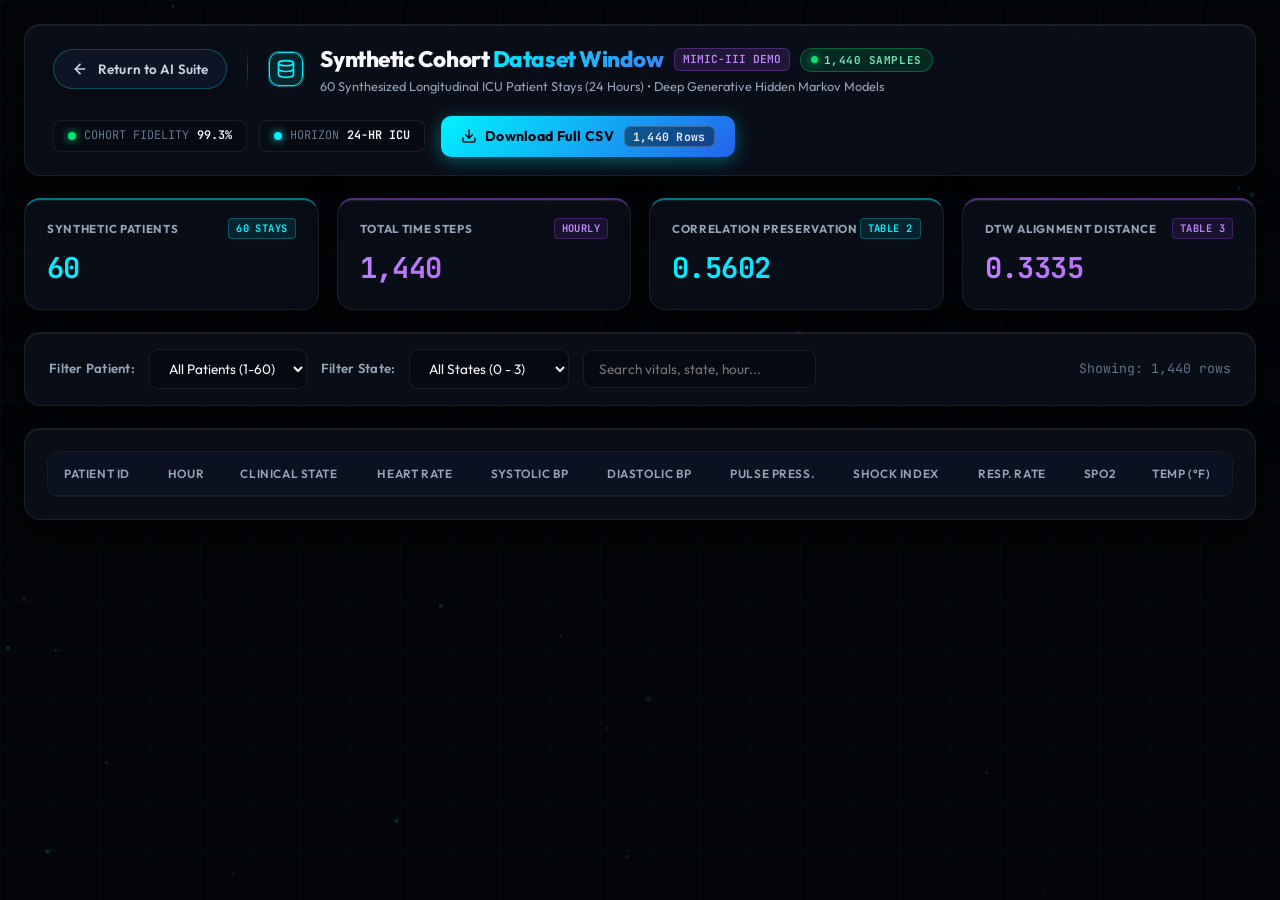
==== commit e5c15e0b: "changed small part in the UI" ====
--- a/templates/dataset.html
+++ b/templates/dataset.html
@@ -264,19 +264,19 @@
                 </div>
                 <span class="kpi-num gradient-purple" id="kpiRows">1,440</span>
             </div>
-            <div class="glass-panel kpi-mini-card kpi-card-emerald">
+            <div class="glass-panel kpi-mini-card kpi-card-cyan">
                 <div class="kpi-header-row">
-                    <span class="kpi-title">CLINICAL RULE COMPLIANCE</span>
-                    <span class="kpi-icon-badge emerald">PHYSIOLOGY</span>
-                </div>
-                <span class="kpi-num gradient-emerald">100.0%</span>
-            </div>
-            <div class="glass-panel kpi-mini-card kpi-card-emerald">
+                    <span class="kpi-title">CORRELATION PRESERVATION</span>
+                    <span class="kpi-icon-badge cyan">TABLE 2</span>
+                </div>
+                <span class="kpi-num gradient-cyan">0.5602</span>
+            </div>
+            <div class="glass-panel kpi-mini-card kpi-card-purple">
                 <div class="kpi-header-row">
-                    <span class="kpi-title">SURVIVAL BOUNDS ADHERENCE</span>
-                    <span class="kpi-icon-badge emerald">VALIDATED</span>
-                </div>
-                <span class="kpi-num gradient-emerald">100.0%</span>
+                    <span class="kpi-title">DTW ALIGNMENT DISTANCE</span>
+                    <span class="kpi-icon-badge purple">TABLE 3</span>
+                </div>
+                <span class="kpi-num gradient-purple">0.3335</span>
             </div>
         </div>
 
--- a/static/css/style.css
+++ b/static/css/style.css
@@ -513,7 +513,7 @@
 /* KPI Scorecard Grid */
 .kpi-scorecard-grid {
     display: grid;
-    grid-template-columns: repeat(4, 1fr);
+    grid-template-columns: repeat(auto-fit, minmax(320px, 1fr));
     gap: 16px;
 }
 .kpi-card {
@@ -812,127 +812,7 @@
     margin-top: auto;
 }
 
-/* TAB 2: Counterfactual Studio */
-.cf-full-studio {
-    padding: 28px;
-    display: flex;
-    flex-direction: column;
-    gap: 22px;
-}
-.cf-studio-top {
-    display: flex;
-    justify-content: space-between;
-    align-items: center;
-}
-.cf-presets-box {
-    display: flex;
-    align-items: center;
-    gap: 10px;
-}
-.preset-label {
-    font-family: var(--font-mono);
-    font-size: 0.75rem;
-    color: var(--text-muted);
-}
-.preset-pill {
-    background: rgba(255, 255, 255, 0.05);
-    border: 1px solid var(--border-panel);
-    color: var(--text-secondary);
-    padding: 8px 16px;
-    border-radius: 8px;
-    font-family: var(--font-sans);
-    font-size: 0.85rem;
-    font-weight: 600;
-    cursor: pointer;
-    transition: all 0.2s;
-}
-.preset-pill:hover, .preset-pill.active {
-    background: rgba(0, 242, 254, 0.15);
-    color: var(--cyan);
-    border-color: rgba(0, 242, 254, 0.4);
-    box-shadow: 0 0 14px rgba(0, 242, 254, 0.2);
-}
-
-.interactive-timeline-module {
-    background: rgba(6, 9, 16, 0.7);
-    border: 1px solid var(--border-panel);
-    border-radius: 12px;
-    padding: 20px;
-    display: flex;
-    flex-direction: column;
-    gap: 14px;
-}
-.timeline-meta-bar {
-    display: flex;
-    justify-content: space-between;
-    font-family: var(--font-mono);
-    font-size: 0.72rem;
-    color: var(--text-muted);
-}
-.timeline-track-grid {
-    display: grid;
-    grid-template-columns: repeat(24, 1fr);
-    gap: 4px;
-}
-.hour-cell {
-    height: 52px;
-    border-radius: 6px;
-    cursor: pointer;
-    display: flex;
-    flex-direction: column;
-    align-items: center;
-    justify-content: center;
-    font-family: var(--font-mono);
-    font-size: 0.75rem;
-    font-weight: 700;
-    user-select: none;
-    transition: transform 0.15s cubic-bezier(0.16, 1, 0.3, 1), filter 0.15s ease;
-}
-.hour-cell:hover {
-    transform: scale(1.1);
-    filter: brightness(1.25);
-    z-index: 2;
-}
-.cell-s0 { background: #059669; color: #d1fae5; box-shadow: inset 0 1px 0 rgba(255, 255, 255, 0.2); }
-.cell-s1 { background: #0284c7; color: #e0f2fe; box-shadow: inset 0 1px 0 rgba(255, 255, 255, 0.2); }
-.cell-s2 { background: #d97706; color: #fef3c7; box-shadow: inset 0 1px 0 rgba(255, 255, 255, 0.2); }
-.cell-s3 { background: #dc2626; color: #fee2e2; box-shadow: 0 0 10px rgba(220, 38, 38, 0.4); }
-
-.timeline-legend-row {
-    display: flex;
-    gap: 20px;
-    margin-top: 6px;
-}
-.legend-badge-item {
-    display: flex;
-    align-items: center;
-    gap: 8px;
-    font-family: var(--font-mono);
-    font-size: 0.76rem;
-    color: var(--text-secondary);
-}
-.leg-dot {
-    width: 10px;
-    height: 10px;
-    border-radius: 3px;
-}
-.leg-dot.s0 { background: #059669; }
-.leg-dot.s1 { background: #0284c7; }
-.leg-dot.s2 { background: #d97706; }
-.leg-dot.s3 { background: #dc2626; box-shadow: 0 0 8px #dc2626; }
-
-.cf-controls-bar {
-    display: flex;
-    align-items: center;
-    gap: 16px;
-}
-.cf-status-label {
-    font-family: var(--font-mono);
-    font-size: 0.82rem;
-    color: var(--text-muted);
-}
-
-/* TAB 3: Latent Manifold Canvas & Architecture Explainer */
+/* TAB 2: Latent Manifold Canvas & Architecture Explainer */
 .architecture-explainer-banner {
     display: flex;
     align-items: center;
